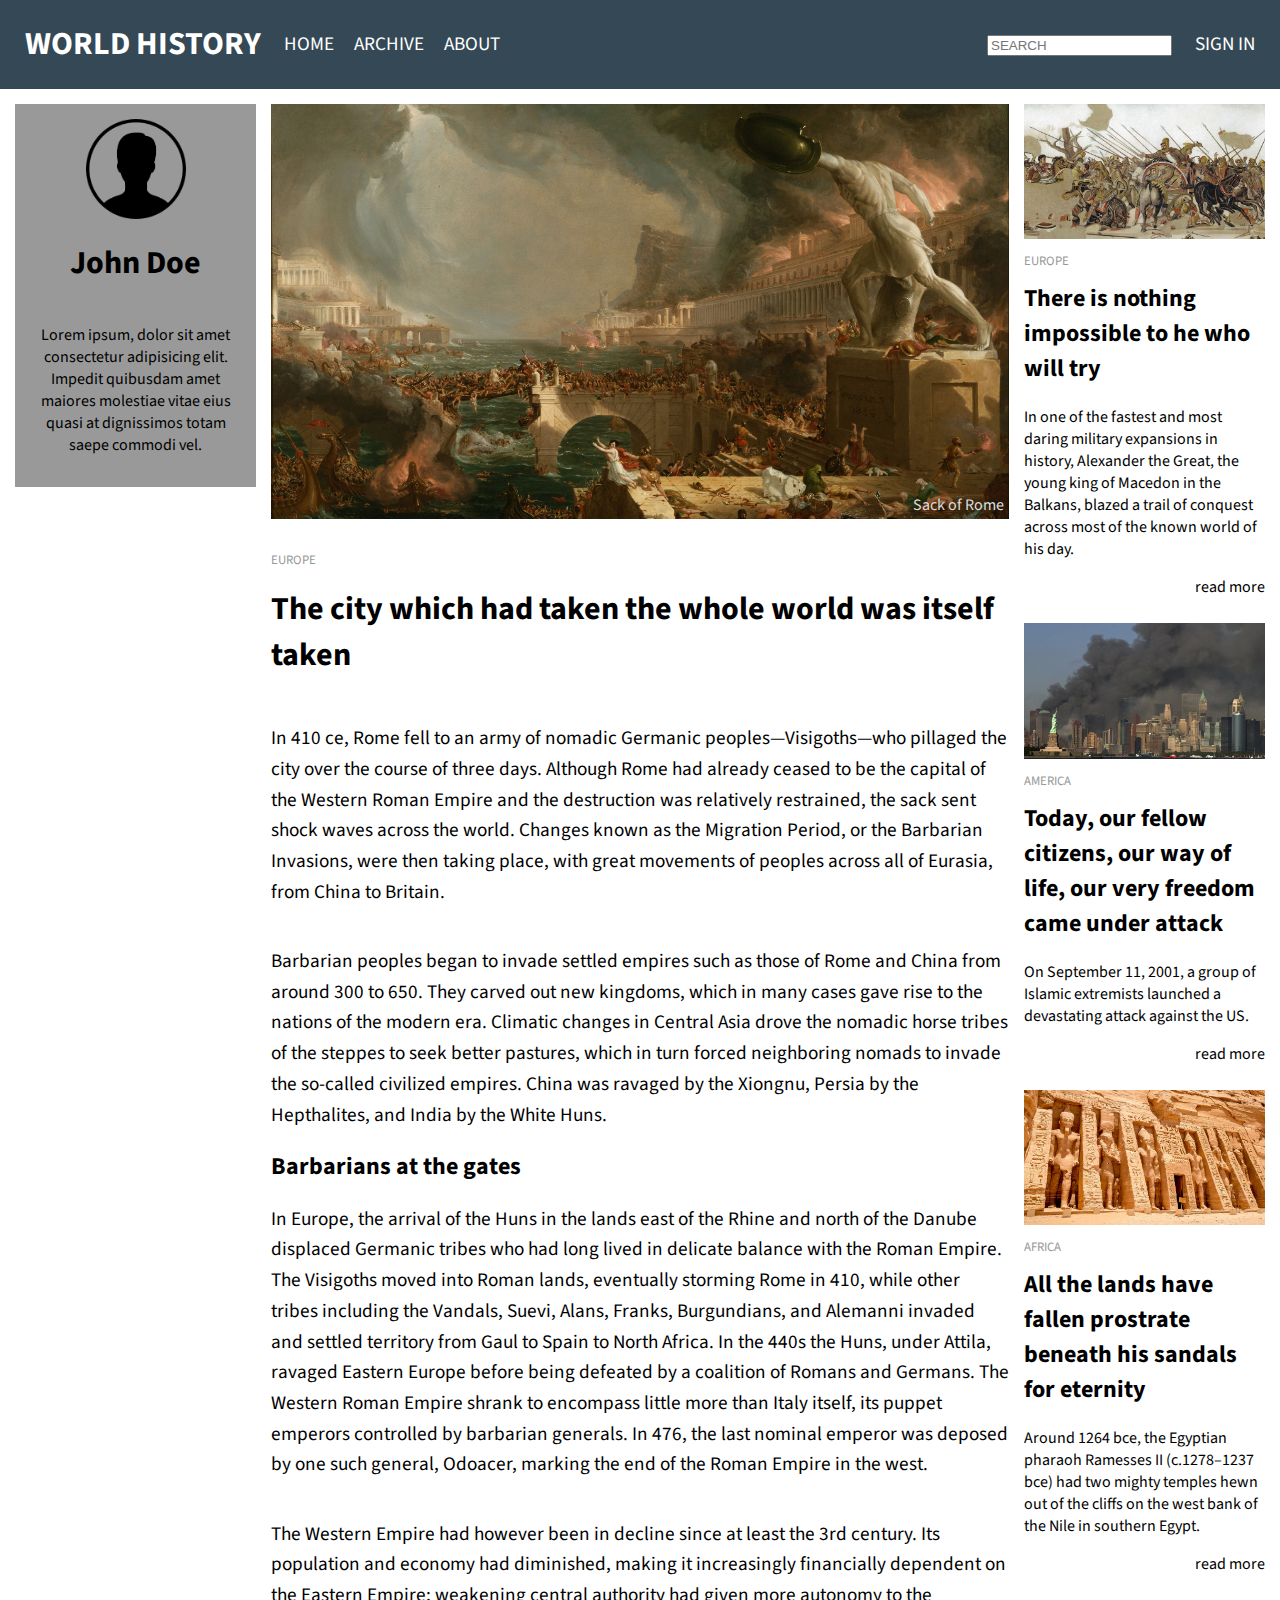
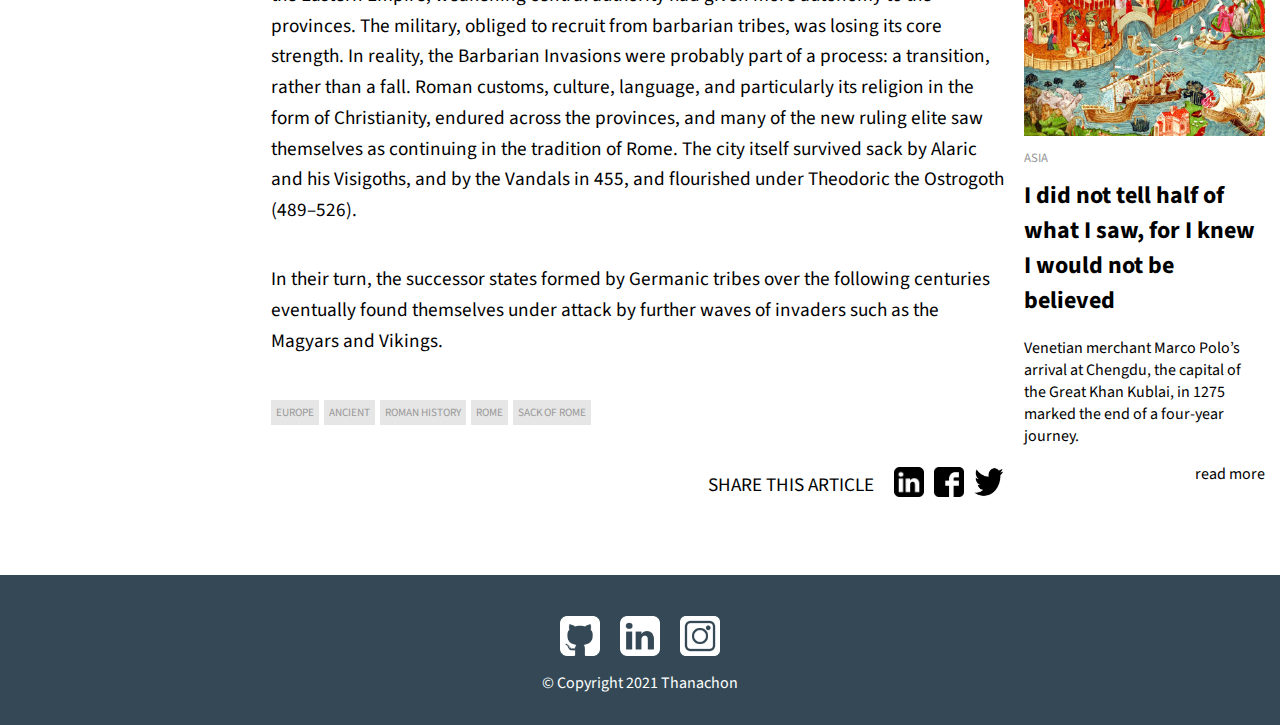
==== html/blog_post_1.html @ 02cd885e "My 1st commit" ====
<!DOCTYPE html>
<html>
    <head>
        <meta charset="utf-8">
        <meta http-equiv="X-UA-Compatible" content="IE=edge">
        <meta name="viewport" content="width=device-width, initial-scale=1.0">
        <link rel="preconnect" href="https://fonts.googleapis.com">
        <link rel="preconnect" href="https://fonts.gstatic.com" crossorigin>
        <link href="https://fonts.googleapis.com/css2?family=Source+Sans+Pro:ital,wght@0,400;0,700;1,400&display=swap" rel="stylesheet">
        <link rel="stylesheet" href="../css/post_style.css">
        <title>Sack of Rome</title>
    </head>
    <body>
        <div class="container">
            <!-- Header -->
            <header class="header-warpper">
                <div class="nav-menu">
                    <!-- <img class="world_logo" src="./picture/world_logo.png" alt="website_logo"/> -->
                    <h1>WORLD HISTORY</h1>
                    <ul class="nav-list">
                            <li><a class="nav-button" href="../index.html">HOME</a></li>
                            <li><a class="nav-button" href="#">ARCHIVE</a></li>
                            <li><a class="nav-button" href="#">ABOUT</a></li>
                    </ul>
                </div>
                <div class="nav-search">
                    <div class="search">
                        <input type="text" placeholder="SEARCH" class="input">
                        <a class="nav-button" href="#">SIGN IN</a>
                    </div>
                </div>
            </header>
            
            <!-- Main -->
            <main class="content-warpper">
                <div class="box main">
                    <div class="img">
                    <figure class="fig">
                        <img src="../picture/fall_of_rome.jpg" alt="fall of rome">
                        <figcaption>Sack of Rome</figcaption>
                    </figure>
                    </div>
                    <a href="#" class="continent">EUROPE</a>
                    <h2 class="main-head-liner">The city which had taken the whole world was itself taken</h2>
                    <p class="description">In 410 ce, Rome fell to an army of nomadic Germanic peoples—Visigoths—who pillaged the city over the course of three days. Although Rome had already ceased to be the capital of the Western Roman Empire and the destruction was relatively restrained, the sack sent shock waves across the world. Changes known as the Migration Period, or the Barbarian Invasions, were then taking place, with great movements of peoples across all of Eurasia, from China to Britain.</p>
                    <p class="description">Barbarian peoples began to invade settled empires such as those of Rome and China from around 300 to 650. They carved out new kingdoms, which in many cases gave rise to the nations of the modern era. Climatic changes in Central Asia drove the nomadic horse tribes of the steppes to seek better pastures, which in turn forced neighboring nomads to invade the so-called civilized empires. China was ravaged by the Xiongnu, Persia by the Hepthalites, and India by the White Huns.</p>
                    <b class="description">Barbarians at the gates</b>
                    <p class="description">In Europe, the arrival of the Huns in the lands east of the Rhine and north of the Danube displaced Germanic tribes who had long lived in delicate balance with the Roman Empire. The Visigoths moved into Roman lands, eventually storming Rome in 410, while other tribes including the Vandals, Suevi, Alans, Franks, Burgundians, and Alemanni invaded and settled territory from Gaul to Spain to North Africa. In the 440s the Huns, under Attila, ravaged Eastern Europe before being defeated by a coalition of Romans and Germans. The Western Roman Empire shrank to encompass little more than Italy itself, its puppet emperors controlled by barbarian generals. In 476, the last nominal emperor was deposed by one such general, Odoacer, marking the end of the Roman Empire in the west.</p>
                    <p class="description">The Western Empire had however been in decline since at least the 3rd century. Its population and economy had diminished, making it increasingly financially dependent on the Eastern Empire; weakening central authority had given more autonomy to the provinces. The military, obliged to recruit from barbarian tribes, was losing its core strength. In reality, the Barbarian Invasions were probably part of a process: a transition, rather than a fall. Roman customs, culture, language, and particularly its religion in the form of Christianity, endured across the provinces, and many of the new ruling elite saw themselves as continuing in the tradition of Rome. The city itself survived sack by Alaric and his Visigoths, and by the Vandals in 455, and flourished under Theodoric the Ostrogoth (489–526).</p>
                    <p class="description">In their turn, the successor states formed by Germanic tribes over the following centuries eventually found themselves under attack by further waves of invaders such as the Magyars and Vikings.</p>
                    <div class="tag">
                        <a href="#" class="t">EUROPE</a>
                        <a href="#" class="t">ANCIENT</a>
                        <a href="#" class="t">ROMAN HISTORY</a>
                        <a href="#" class="t">ROME</a>
                        <a href="#" class="t">SACK OF ROME</a>
                    </div>
                    <div class="share">
                        <p>SHARE THIS ARTICLE</p>
                        <div class="share-social">
                            <a href="#" class="linkedin"><img src="../picture/linkedin_b.png" alt="LinkedIn"></a>
                            <a href="#" class="facebook"><img src="../picture/facebook_b.png" alt="facebook"></a>
                            <a href="#" class="twitter"><img src="../picture/twitter_b.png" alt="twitter"></a>
                        </div>
                    </div>
                </div>
                <div class="box other">
                    <div class="subbox" id="sub_one">
                        <div class="img">
                            <img src="../picture/Alexander-the-Great.jpg" alt="Conquest of Alexander">
                        </div>
                        <a href="#" class="continent">EUROPE</a>
                        <h2 class="head-liner"><a href="#">There is nothing impossible to he who will try</a></h2>
                        <p class="description">In one of the fastest and most daring military expansions in history, Alexander the Great, the young king of Macedon in the Balkans, blazed a trail of conquest across most of the known world of his day.</p>
                        <div class="read-more"><a href="#">read more</a></div>
                    </div>
                    <div class="subbox" id="sub_two">
                        <div class="img">
                            <img src="../picture/911.jpg" alt="911 attack">
                        </div>
                        <a href="#" class="continent">AMERICA</a>
                        <h2 class="head-liner"><a href="#">Today, our fellow citizens, our way of life, our very freedom came under attack</a></h2>
                        <p class="description">On September 11, 2001, a group of Islamic extremists launched a devastating attack against the US.</p>
                        <div class="read-more"><a href="#">read more</a></div>
                    </div>
                    <div class="subbox" id="sub_three">
                        <div class="img">
                            <img src="../picture/Abu_Simbel.jpg" alt="Abu Simbel">
                        </div>
                        <a href="#" class="continent">AFRICA</a>
                        <h2 class="head-liner"><a href="#">All the lands have fallen prostrate beneath his sandals for eternity</a></h2>
                        <p class="description">Around 1264 bce, the Egyptian pharaoh Ramesses II (c.1278–1237 bce) had two mighty temples hewn out of the cliffs on the west bank of the Nile in southern Egypt.</p>
                        <div class="read-more"><a href="#">read more</a></div>
                    </div>
                    <div class="subbox" id="sub_four">
                        <div class="img">
                            <img src="../picture/marco_polo.jpg" alt="Marco Polo journey">
                        </div>
                        <a href="#" class="continent">ASIA</a>
                        <h2 class="head-liner"><a href="#">I did not tell half of what I saw, for I knew I would not be believed</a></h2>
                        <p class="description">Venetian merchant Marco Polo’s arrival at Chengdu, the capital of the Great Khan Kublai, in 1275 marked the end of a four-year journey.</p>
                        <div class="read-more"><a href="#">read more</a></div>
                    </div>
                </div>
                <div class="box author">
                    <div class="img">
                        <img src="../picture/author.png" alt="author" class="author-pic">
                    </div>
                    <h1 class="name">John Doe</h1>
                    <p class="info">Lorem ipsum, dolor sit amet consectetur adipisicing elit. Impedit quibusdam amet maiores molestiae vitae eius quasi at dignissimos totam saepe commodi vel.</p>
                </div>
            </main>

            <!-- Footer -->
            <footer class="foot-warpper">
                <div class="social">
                    <a href="#" class="github"><img src="../picture/github.png" alt="github"></a>
                    <a href="#" class="linkedin"><img src="../picture/linkedin.png" alt="LinkedIn"></a>
                    <a href="#" class="instagram"><img src="../picture/instagram.png" alt="Instagram"></a>
                </div>
                <div class="copyright" id="about">&copy; Copyright 2021 Thanachon</div>
            </footer>
        </div>
    </body>
</html>
---- css/post_style.css ----
@import "post_content_style.css";
@import "post_media.css";
@import "header_footer_style.css";

body{
    margin: 0;
    font-family: "Source Sans Pro", sans-serif;
}
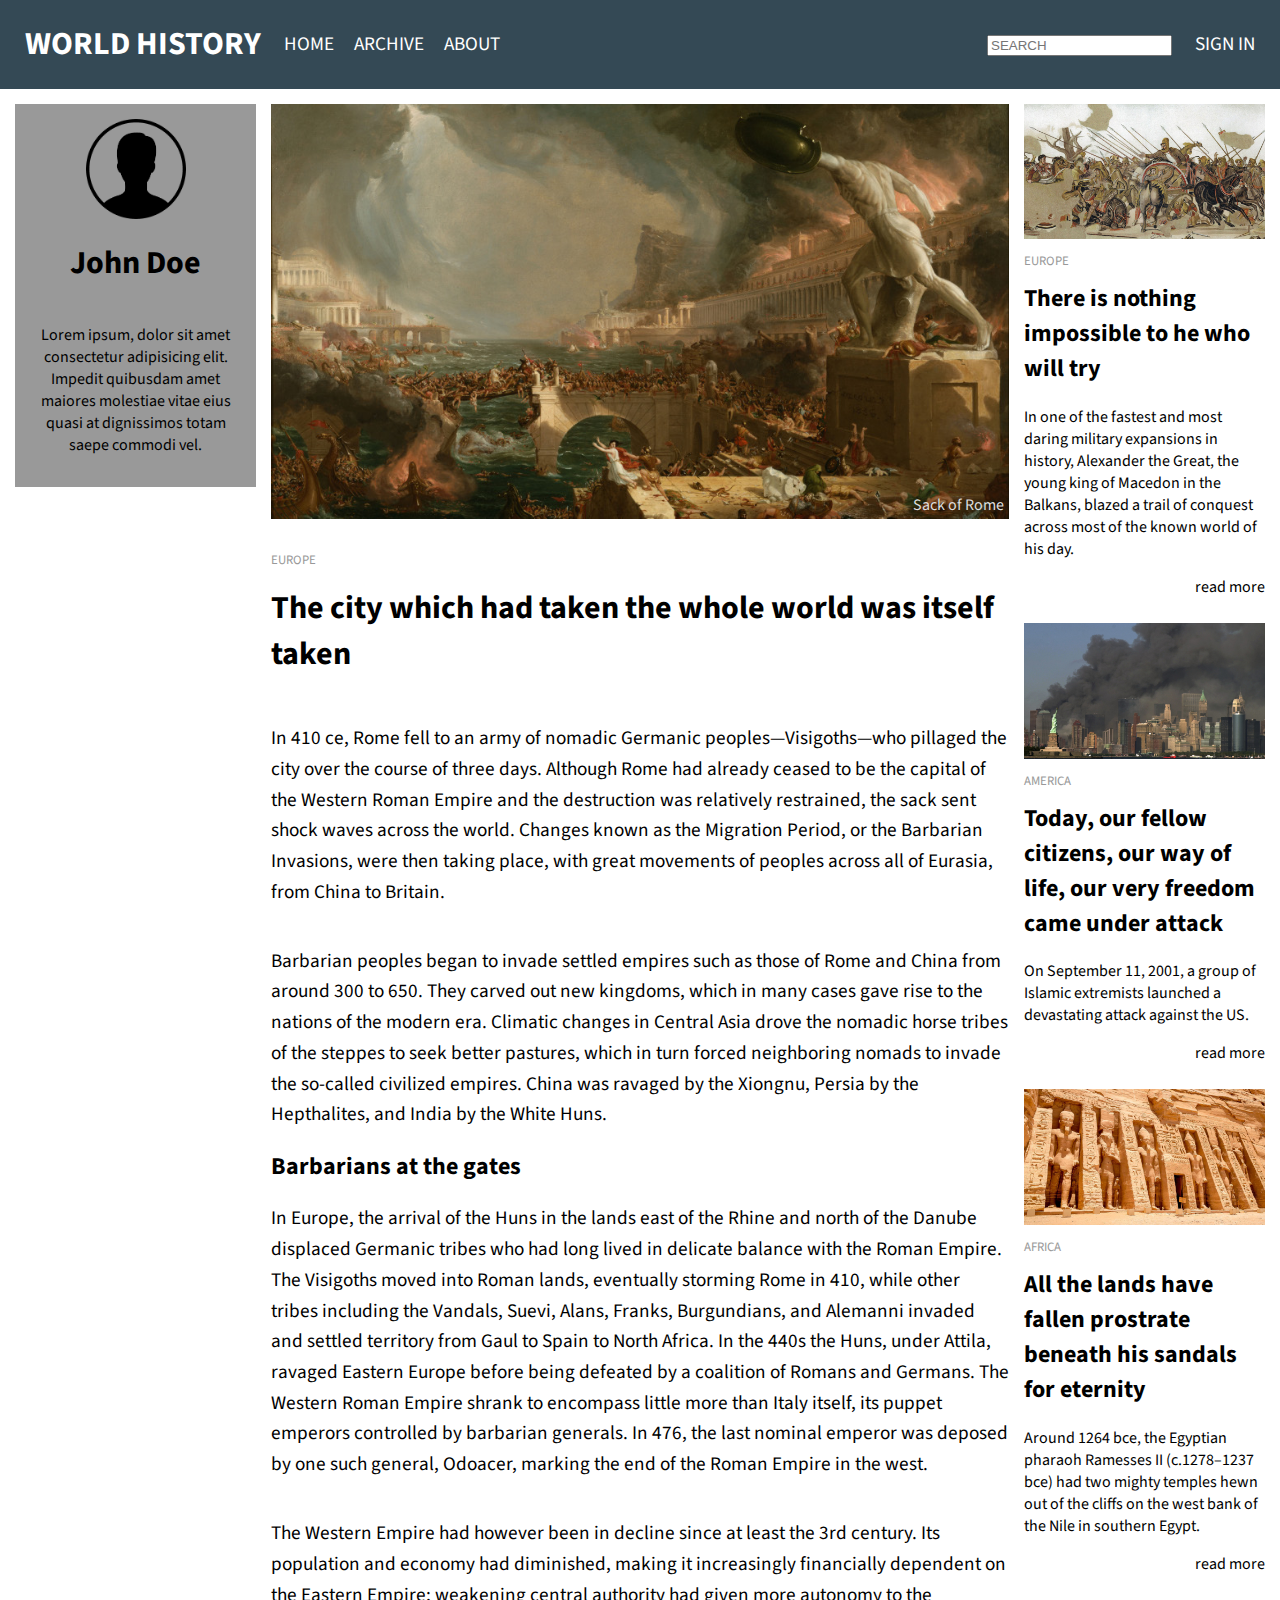
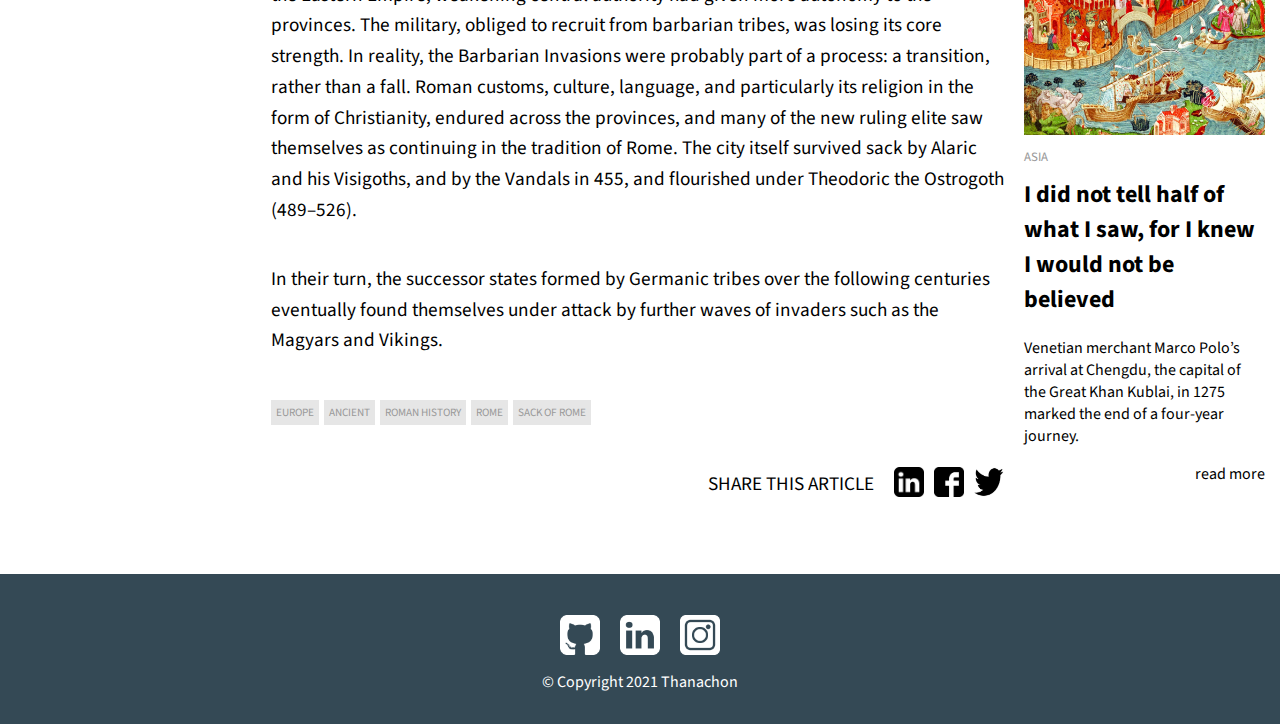
==== commit 8b286fd9: "Add Archive" ====
--- a/html/blog_post_1.html
+++ b/html/blog_post_1.html
@@ -19,7 +19,7 @@
                     <h1>WORLD HISTORY</h1>
                     <ul class="nav-list">
                             <li><a class="nav-button" href="../index.html">HOME</a></li>
-                            <li><a class="nav-button" href="#">ARCHIVE</a></li>
+                            <li><a class="nav-button" href="archive.html">ARCHIVE</a></li>
                             <li><a class="nav-button" href="#">ABOUT</a></li>
                     </ul>
                 </div>
@@ -70,36 +70,36 @@
                             <img src="../picture/Alexander-the-Great.jpg" alt="Conquest of Alexander">
                         </div>
                         <a href="#" class="continent">EUROPE</a>
-                        <h2 class="head-liner"><a href="#">There is nothing impossible to he who will try</a></h2>
+                        <h2 class="head-liner"><a href="blog_post_4.html">There is nothing impossible to he who will try</a></h2>
                         <p class="description">In one of the fastest and most daring military expansions in history, Alexander the Great, the young king of Macedon in the Balkans, blazed a trail of conquest across most of the known world of his day.</p>
-                        <div class="read-more"><a href="#">read more</a></div>
+                        <div class="read-more"><a href="blog_post_4.html">read more</a></div>
                     </div>
                     <div class="subbox" id="sub_two">
                         <div class="img">
                             <img src="../picture/911.jpg" alt="911 attack">
                         </div>
                         <a href="#" class="continent">AMERICA</a>
-                        <h2 class="head-liner"><a href="#">Today, our fellow citizens, our way of life, our very freedom came under attack</a></h2>
+                        <h2 class="head-liner"><a href="blog_post_5.html">Today, our fellow citizens, our way of life, our very freedom came under attack</a></h2>
                         <p class="description">On September 11, 2001, a group of Islamic extremists launched a devastating attack against the US.</p>
-                        <div class="read-more"><a href="#">read more</a></div>
+                        <div class="read-more"><a href="blog_post_5.html">read more</a></div>
                     </div>
                     <div class="subbox" id="sub_three">
                         <div class="img">
                             <img src="../picture/Abu_Simbel.jpg" alt="Abu Simbel">
                         </div>
                         <a href="#" class="continent">AFRICA</a>
-                        <h2 class="head-liner"><a href="#">All the lands have fallen prostrate beneath his sandals for eternity</a></h2>
+                        <h2 class="head-liner"><a href="blog_post_6.html">All the lands have fallen prostrate beneath his sandals for eternity</a></h2>
                         <p class="description">Around 1264 bce, the Egyptian pharaoh Ramesses II (c.1278–1237 bce) had two mighty temples hewn out of the cliffs on the west bank of the Nile in southern Egypt.</p>
-                        <div class="read-more"><a href="#">read more</a></div>
+                        <div class="read-more"><a href="blog_post_6.html">read more</a></div>
                     </div>
                     <div class="subbox" id="sub_four">
                         <div class="img">
                             <img src="../picture/marco_polo.jpg" alt="Marco Polo journey">
                         </div>
                         <a href="#" class="continent">ASIA</a>
-                        <h2 class="head-liner"><a href="#">I did not tell half of what I saw, for I knew I would not be believed</a></h2>
+                        <h2 class="head-liner"><a href="blog_post_7.html">I did not tell half of what I saw, for I knew I would not be believed</a></h2>
                         <p class="description">Venetian merchant Marco Polo’s arrival at Chengdu, the capital of the Great Khan Kublai, in 1275 marked the end of a four-year journey.</p>
-                        <div class="read-more"><a href="#">read more</a></div>
+                        <div class="read-more"><a href="blog_post_7.html">read more</a></div>
                     </div>
                 </div>
                 <div class="box author">
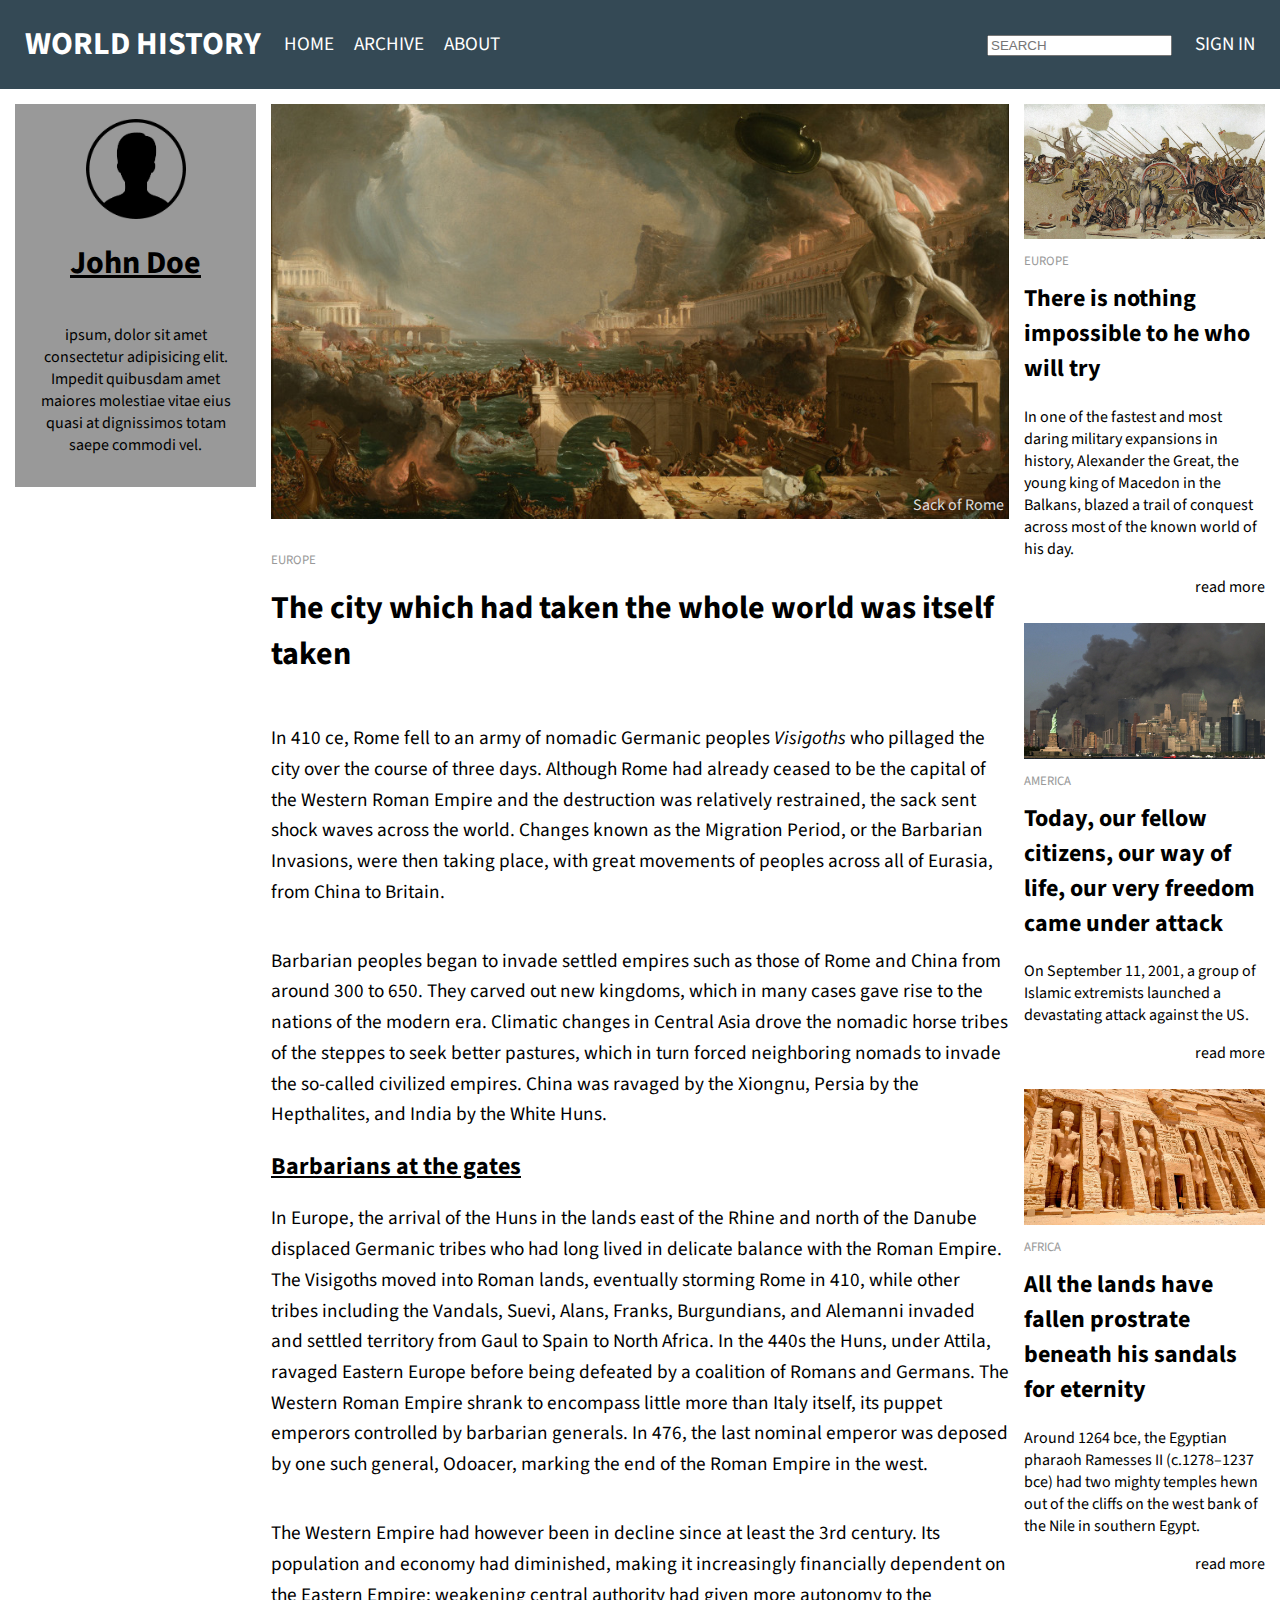
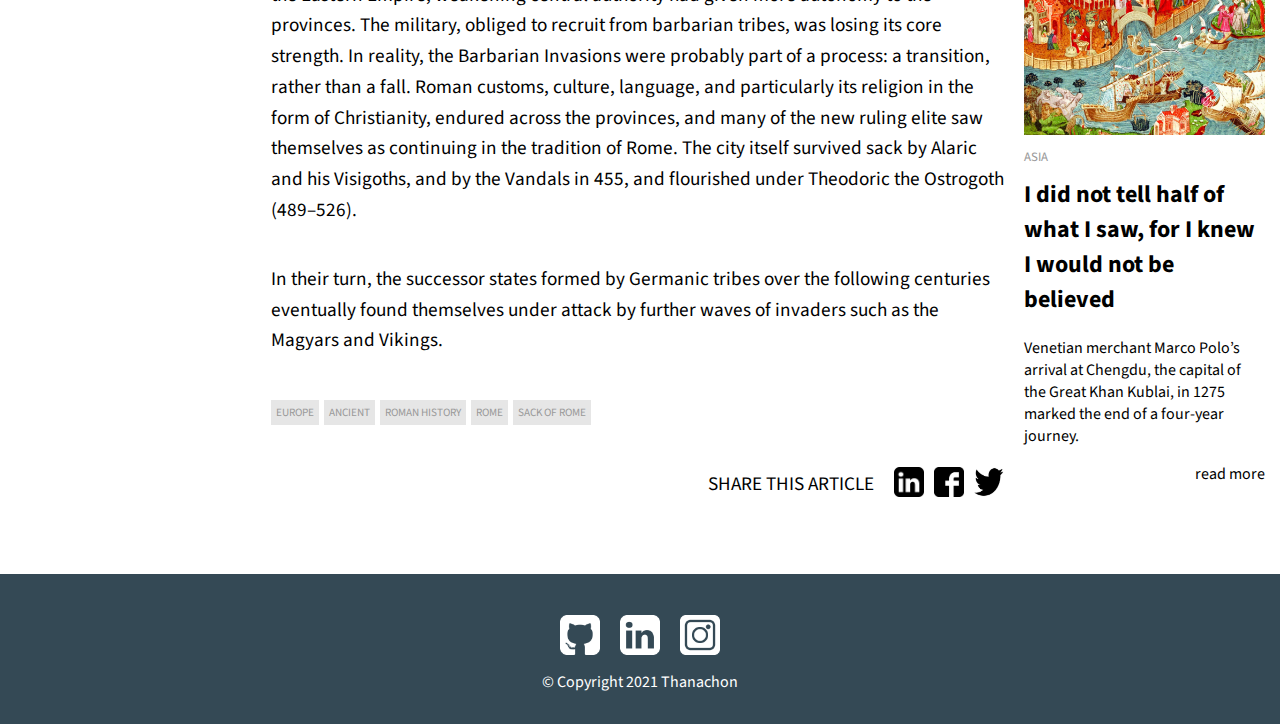
==== commit 648184a4: "revise upon requirement" ====
--- a/html/blog_post_1.html
+++ b/html/blog_post_1.html
@@ -19,7 +19,7 @@
                     <h1>WORLD HISTORY</h1>
                     <ul class="nav-list">
                             <li><a class="nav-button" href="../index.html">HOME</a></li>
-                            <li><a class="nav-button" href="archive.html">ARCHIVE</a></li>
+                            <li><a class="nav-button" href="#">ARCHIVE</a></li>
                             <li><a class="nav-button" href="#">ABOUT</a></li>
                     </ul>
                 </div>
@@ -42,9 +42,9 @@
                     </div>
                     <a href="#" class="continent">EUROPE</a>
                     <h2 class="main-head-liner">The city which had taken the whole world was itself taken</h2>
-                    <p class="description">In 410 ce, Rome fell to an army of nomadic Germanic peoples—Visigoths—who pillaged the city over the course of three days. Although Rome had already ceased to be the capital of the Western Roman Empire and the destruction was relatively restrained, the sack sent shock waves across the world. Changes known as the Migration Period, or the Barbarian Invasions, were then taking place, with great movements of peoples across all of Eurasia, from China to Britain.</p>
+                    <p class="description">In 410 ce, Rome fell to an army of nomadic Germanic peoples <em>Visigoths</em> who pillaged the city over the course of three days. Although Rome had already ceased to be the capital of the Western Roman Empire and the destruction was relatively restrained, the sack sent shock waves across the world. Changes known as the Migration Period, or the Barbarian Invasions, were then taking place, with great movements of peoples across all of Eurasia, from China to Britain.</p>
                     <p class="description">Barbarian peoples began to invade settled empires such as those of Rome and China from around 300 to 650. They carved out new kingdoms, which in many cases gave rise to the nations of the modern era. Climatic changes in Central Asia drove the nomadic horse tribes of the steppes to seek better pastures, which in turn forced neighboring nomads to invade the so-called civilized empires. China was ravaged by the Xiongnu, Persia by the Hepthalites, and India by the White Huns.</p>
-                    <b class="description">Barbarians at the gates</b>
+                    <b class="description"><u>Barbarians at the gates</u></b>
                     <p class="description">In Europe, the arrival of the Huns in the lands east of the Rhine and north of the Danube displaced Germanic tribes who had long lived in delicate balance with the Roman Empire. The Visigoths moved into Roman lands, eventually storming Rome in 410, while other tribes including the Vandals, Suevi, Alans, Franks, Burgundians, and Alemanni invaded and settled territory from Gaul to Spain to North Africa. In the 440s the Huns, under Attila, ravaged Eastern Europe before being defeated by a coalition of Romans and Germans. The Western Roman Empire shrank to encompass little more than Italy itself, its puppet emperors controlled by barbarian generals. In 476, the last nominal emperor was deposed by one such general, Odoacer, marking the end of the Roman Empire in the west.</p>
                     <p class="description">The Western Empire had however been in decline since at least the 3rd century. Its population and economy had diminished, making it increasingly financially dependent on the Eastern Empire; weakening central authority had given more autonomy to the provinces. The military, obliged to recruit from barbarian tribes, was losing its core strength. In reality, the Barbarian Invasions were probably part of a process: a transition, rather than a fall. Roman customs, culture, language, and particularly its religion in the form of Christianity, endured across the provinces, and many of the new ruling elite saw themselves as continuing in the tradition of Rome. The city itself survived sack by Alaric and his Visigoths, and by the Vandals in 455, and flourished under Theodoric the Ostrogoth (489–526).</p>
                     <p class="description">In their turn, the successor states formed by Germanic tribes over the following centuries eventually found themselves under attack by further waves of invaders such as the Magyars and Vikings.</p>
@@ -70,44 +70,44 @@
                             <img src="../picture/Alexander-the-Great.jpg" alt="Conquest of Alexander">
                         </div>
                         <a href="#" class="continent">EUROPE</a>
-                        <h2 class="head-liner"><a href="blog_post_4.html">There is nothing impossible to he who will try</a></h2>
+                        <h2 class="head-liner"><a href="#">There is nothing impossible to he who will try</a></h2>
                         <p class="description">In one of the fastest and most daring military expansions in history, Alexander the Great, the young king of Macedon in the Balkans, blazed a trail of conquest across most of the known world of his day.</p>
-                        <div class="read-more"><a href="blog_post_4.html">read more</a></div>
+                        <div class="read-more"><a href="#">read more</a></div>
                     </div>
                     <div class="subbox" id="sub_two">
                         <div class="img">
                             <img src="../picture/911.jpg" alt="911 attack">
                         </div>
                         <a href="#" class="continent">AMERICA</a>
-                        <h2 class="head-liner"><a href="blog_post_5.html">Today, our fellow citizens, our way of life, our very freedom came under attack</a></h2>
+                        <h2 class="head-liner"><a href="#">Today, our fellow citizens, our way of life, our very freedom came under attack</a></h2>
                         <p class="description">On September 11, 2001, a group of Islamic extremists launched a devastating attack against the US.</p>
-                        <div class="read-more"><a href="blog_post_5.html">read more</a></div>
+                        <div class="read-more"><a href="#">read more</a></div>
                     </div>
                     <div class="subbox" id="sub_three">
                         <div class="img">
                             <img src="../picture/Abu_Simbel.jpg" alt="Abu Simbel">
                         </div>
                         <a href="#" class="continent">AFRICA</a>
-                        <h2 class="head-liner"><a href="blog_post_6.html">All the lands have fallen prostrate beneath his sandals for eternity</a></h2>
+                        <h2 class="head-liner"><a href="#">All the lands have fallen prostrate beneath his sandals for eternity</a></h2>
                         <p class="description">Around 1264 bce, the Egyptian pharaoh Ramesses II (c.1278–1237 bce) had two mighty temples hewn out of the cliffs on the west bank of the Nile in southern Egypt.</p>
-                        <div class="read-more"><a href="blog_post_6.html">read more</a></div>
+                        <div class="read-more"><a href="#">read more</a></div>
                     </div>
                     <div class="subbox" id="sub_four">
                         <div class="img">
                             <img src="../picture/marco_polo.jpg" alt="Marco Polo journey">
                         </div>
                         <a href="#" class="continent">ASIA</a>
-                        <h2 class="head-liner"><a href="blog_post_7.html">I did not tell half of what I saw, for I knew I would not be believed</a></h2>
+                        <h2 class="head-liner"><a href="#">I did not tell half of what I saw, for I knew I would not be believed</a></h2>
                         <p class="description">Venetian merchant Marco Polo’s arrival at Chengdu, the capital of the Great Khan Kublai, in 1275 marked the end of a four-year journey.</p>
-                        <div class="read-more"><a href="blog_post_7.html">read more</a></div>
+                        <div class="read-more"><a href="#">read more</a></div>
                     </div>
                 </div>
                 <div class="box author">
                     <div class="img">
                         <img src="../picture/author.png" alt="author" class="author-pic">
                     </div>
-                    <h1 class="name">John Doe</h1>
-                    <p class="info">Lorem ipsum, dolor sit amet consectetur adipisicing elit. Impedit quibusdam amet maiores molestiae vitae eius quasi at dignissimos totam saepe commodi vel.</p>
+                    <h1 class="name"><u>John Doe</u></h1>
+                    <p class="info">ipsum, dolor sit amet consectetur adipisicing elit. Impedit quibusdam amet maiores molestiae vitae eius quasi at dignissimos totam saepe commodi vel.</p>
                 </div>
             </main>
 
